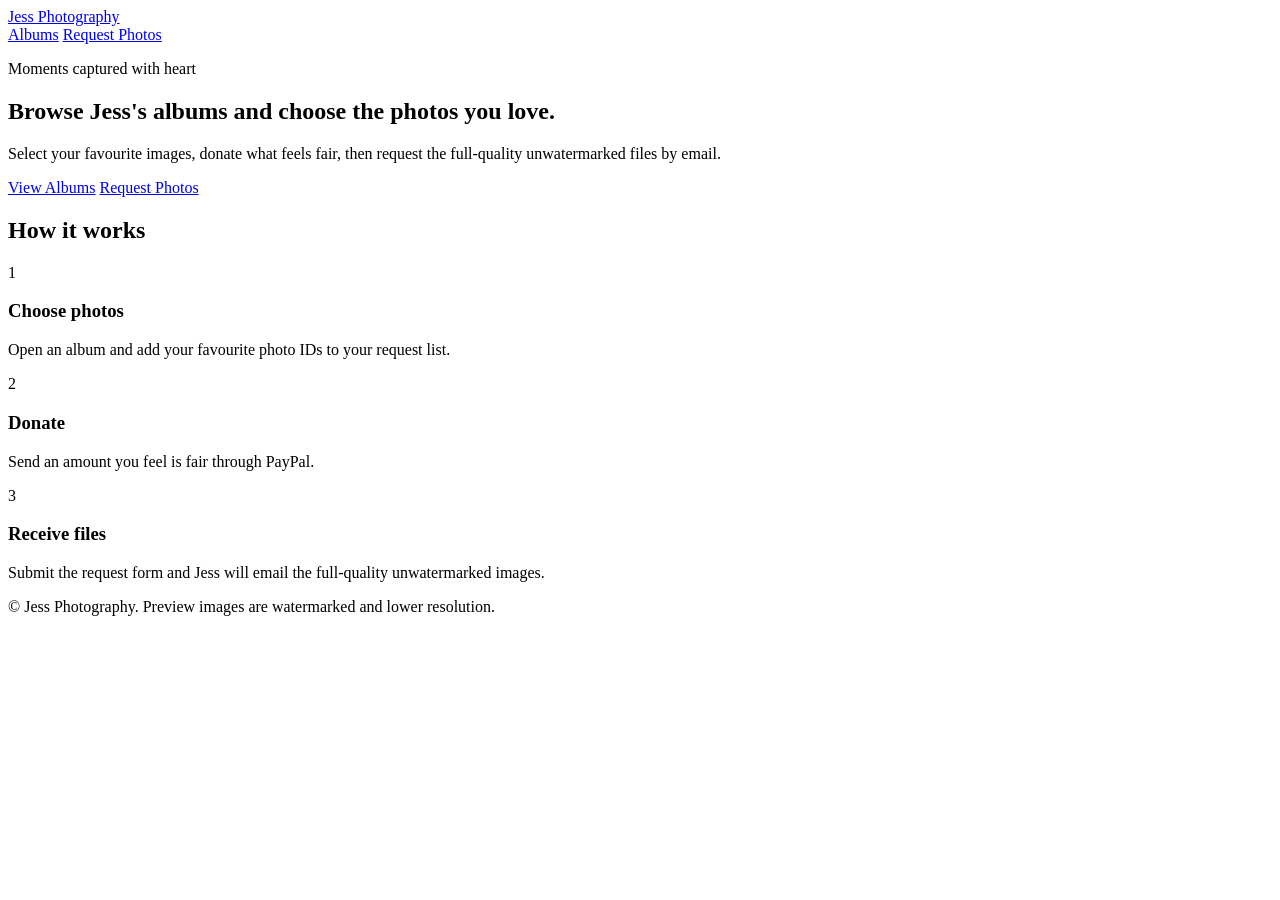
==== index.html @ 80bf69de "Add files via upload" ====
<!doctype html>
<html lang="en-AU">
<head>
  <meta charset="utf-8" />
  <meta name="viewport" content="width=device-width, initial-scale=1" />
  <title>Jess Photography</title>
  <meta name="description" content="Photo albums by Jess. Browse watermarked previews and request full quality photos." />
  <link rel="stylesheet" href="assets/css/styles.css" />
</head>
<body>
  <header class="site-header">
    <a class="brand" href="index.html">Jess Photography</a>
    <nav>
      <a href="albums.html">Albums</a>
      <a href="request.html">Request Photos</a>
    </nav>
  </header>

  <main>
    <section class="hero">
      <div class="hero-content">
        <p class="eyebrow">Moments captured with heart</p>
        <h1>Browse Jess's albums and choose the photos you love.</h1>
        <p class="hero-text">Select your favourite images, donate what feels fair, then request the full-quality unwatermarked files by email.</p>
        <div class="hero-actions">
          <a class="button primary" href="albums.html">View Albums</a>
          <a class="button secondary" href="request.html">Request Photos</a>
        </div>
      </div>
    </section>

    <section class="how-it-works">
      <h2>How it works</h2>
      <div class="steps">
        <article>
          <span>1</span>
          <h3>Choose photos</h3>
          <p>Open an album and add your favourite photo IDs to your request list.</p>
        </article>
        <article>
          <span>2</span>
          <h3>Donate</h3>
          <p>Send an amount you feel is fair through PayPal.</p>
        </article>
        <article>
          <span>3</span>
          <h3>Receive files</h3>
          <p>Submit the request form and Jess will email the full-quality unwatermarked images.</p>
        </article>
      </div>
    </section>
  </main>

  <footer>
    <p>© <span id="year"></span> Jess Photography. Preview images are watermarked and lower resolution.</p>
  </footer>

  <script src="assets/js/site.js"></script>
</body>
</html>
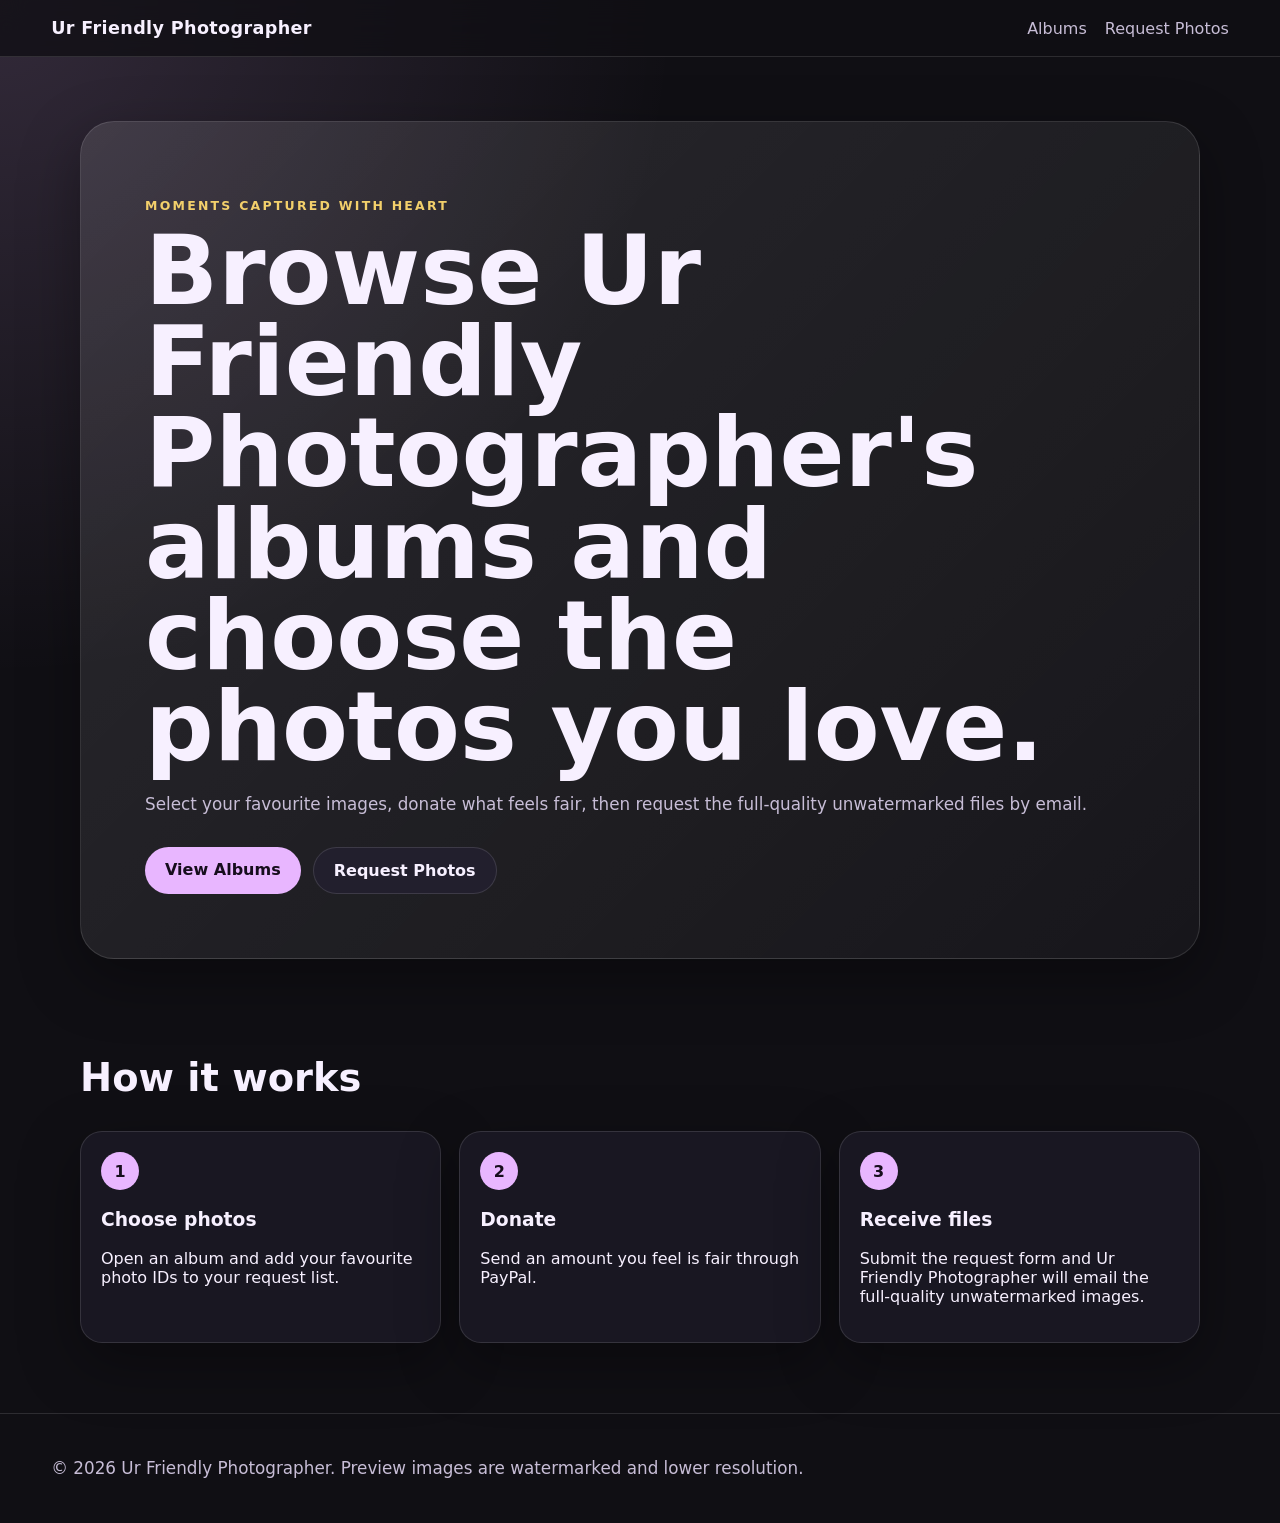
==== commit bf12789b: "Update index.html Ur Friendly Photographer" ====
--- a/index.html
+++ b/index.html
@@ -3,13 +3,13 @@
 <head>
   <meta charset="utf-8" />
   <meta name="viewport" content="width=device-width, initial-scale=1" />
-  <title>Jess Photography</title>
-  <meta name="description" content="Photo albums by Jess. Browse watermarked previews and request full quality photos." />
+  <title>Ur Friendly Photographer</title>
+  <meta name="description" content="Photo albums by Ur Friendly Photographer. Browse watermarked previews and request full quality photos." />
   <link rel="stylesheet" href="assets/css/styles.css" />
 </head>
 <body>
   <header class="site-header">
-    <a class="brand" href="index.html">Jess Photography</a>
+    <a class="brand" href="index.html">Ur Friendly Photographer</a>
     <nav>
       <a href="albums.html">Albums</a>
       <a href="request.html">Request Photos</a>
@@ -20,7 +20,7 @@
     <section class="hero">
       <div class="hero-content">
         <p class="eyebrow">Moments captured with heart</p>
-        <h1>Browse Jess's albums and choose the photos you love.</h1>
+        <h1>Browse Ur Friendly Photographer's albums and choose the photos you love.</h1>
         <p class="hero-text">Select your favourite images, donate what feels fair, then request the full-quality unwatermarked files by email.</p>
         <div class="hero-actions">
           <a class="button primary" href="albums.html">View Albums</a>
@@ -45,14 +45,14 @@
         <article>
           <span>3</span>
           <h3>Receive files</h3>
-          <p>Submit the request form and Jess will email the full-quality unwatermarked images.</p>
+          <p>Submit the request form and Ur Friendly Photographer will email the full-quality unwatermarked images.</p>
         </article>
       </div>
     </section>
   </main>
 
   <footer>
-    <p>© <span id="year"></span> Jess Photography. Preview images are watermarked and lower resolution.</p>
+    <p>© <span id="year"></span> Ur Friendly Photographer. Preview images are watermarked and lower resolution.</p>
   </footer>
 
   <script src="assets/js/site.js"></script>
--- a/assets/css/styles.css
+++ b/assets/css/styles.css
@@ -0,0 +1,274 @@
+:root {
+  --bg: #100f14;
+  --panel: #191722;
+  --panel-light: #221f2d;
+  --text: #f7f0ff;
+  --muted: #c7bdd6;
+  --accent: #e8b6ff;
+  --accent-strong: #f3d06b;
+  --border: rgba(255, 255, 255, 0.12);
+  --shadow: 0 20px 60px rgba(0, 0, 0, 0.35);
+  --radius: 22px;
+}
+
+* { box-sizing: border-box; }
+
+body {
+  margin: 0;
+  font-family: Inter, ui-sans-serif, system-ui, -apple-system, BlinkMacSystemFont, "Segoe UI", sans-serif;
+  background: radial-gradient(circle at top left, rgba(232, 182, 255, 0.16), transparent 34%), var(--bg);
+  color: var(--text);
+  min-height: 100vh;
+}
+
+img { max-width: 100%; display: block; }
+
+a { color: inherit; text-decoration: none; }
+
+.site-header {
+  position: sticky;
+  top: 0;
+  z-index: 10;
+  display: flex;
+  align-items: center;
+  justify-content: space-between;
+  padding: 18px clamp(18px, 4vw, 56px);
+  background: rgba(16, 15, 20, 0.78);
+  backdrop-filter: blur(14px);
+  border-bottom: 1px solid var(--border);
+}
+
+.brand {
+  font-size: 1.1rem;
+  font-weight: 800;
+  letter-spacing: 0.02em;
+}
+
+nav {
+  display: flex;
+  gap: 18px;
+  align-items: center;
+  color: var(--muted);
+}
+
+nav a:hover { color: var(--text); }
+
+.cart-count {
+  display: inline-flex;
+  min-width: 22px;
+  height: 22px;
+  align-items: center;
+  justify-content: center;
+  margin-left: 4px;
+  border-radius: 999px;
+  background: var(--accent);
+  color: #160d1d;
+  font-size: 0.78rem;
+  font-weight: 800;
+}
+
+.hero {
+  min-height: 72vh;
+  display: grid;
+  place-items: center;
+  padding: 64px 20px;
+}
+
+.hero-content, .page {
+  width: min(1120px, calc(100% - 32px));
+  margin-inline: auto;
+}
+
+.hero-content {
+  padding: clamp(28px, 5vw, 74px);
+  border: 1px solid var(--border);
+  background: linear-gradient(135deg, rgba(255,255,255,0.11), rgba(255,255,255,0.03));
+  border-radius: calc(var(--radius) + 12px);
+  box-shadow: var(--shadow);
+}
+
+.eyebrow {
+  color: var(--accent-strong);
+  text-transform: uppercase;
+  letter-spacing: 0.18em;
+  font-size: 0.78rem;
+  font-weight: 800;
+}
+
+h1 {
+  font-size: clamp(2.5rem, 8vw, 6rem);
+  line-height: 0.95;
+  margin: 12px 0 18px;
+  max-width: 900px;
+}
+
+h2 { font-size: clamp(1.6rem, 3vw, 2.4rem); }
+
+.hero-text, .page-title p, .request-panel p, footer {
+  color: var(--muted);
+  font-size: 1.05rem;
+  line-height: 1.65;
+}
+
+.hero-actions { display: flex; gap: 12px; flex-wrap: wrap; margin-top: 28px; }
+
+.button {
+  border: 0;
+  border-radius: 999px;
+  padding: 13px 20px;
+  font-weight: 800;
+  cursor: pointer;
+  transition: transform 160ms ease, opacity 160ms ease;
+}
+
+.button:hover { transform: translateY(-1px); opacity: 0.92; }
+.button.primary { background: var(--accent); color: #160d1d; }
+.button.secondary { background: var(--panel-light); color: var(--text); border: 1px solid var(--border); }
+.button.small { padding: 9px 13px; font-size: 0.86rem; }
+
+.how-it-works {
+  width: min(1120px, calc(100% - 32px));
+  margin: 0 auto 70px;
+}
+
+.steps, .album-grid, .photo-grid {
+  display: grid;
+  grid-template-columns: repeat(3, minmax(0, 1fr));
+  gap: 18px;
+}
+
+.steps article, .album-card, .photo-card, .request-panel {
+  background: var(--panel);
+  border: 1px solid var(--border);
+  border-radius: var(--radius);
+  padding: 20px;
+  box-shadow: var(--shadow);
+}
+
+.steps span {
+  display: inline-grid;
+  place-items: center;
+  width: 38px;
+  height: 38px;
+  border-radius: 50%;
+  background: var(--accent);
+  color: #160d1d;
+  font-weight: 900;
+}
+
+.page { padding: 52px 0 80px; }
+.page-title { margin-bottom: 28px; }
+.page-title h1 { font-size: clamp(2.2rem, 6vw, 4.8rem); }
+
+.album-card { overflow: hidden; padding: 0; }
+.album-card img { aspect-ratio: 4 / 3; object-fit: cover; width: 100%; }
+.album-card div { padding: 20px; }
+.album-card h2 { margin: 0 0 8px; }
+.album-card p { color: var(--muted); }
+
+.photo-card { padding: 12px; }
+.photo-preview {
+  display: block;
+  width: 100%;
+  position: relative;
+  border: 0;
+  padding: 0;
+  cursor: zoom-in;
+  overflow: hidden;
+  border-radius: 16px;
+  background: #000;
+}
+.photo-preview img { width: 100%; aspect-ratio: 3 / 2; object-fit: cover; opacity: 0.9; }
+.watermark {
+  position: absolute;
+  inset: auto 12px 12px auto;
+  padding: 7px 10px;
+  border-radius: 999px;
+  background: rgba(0,0,0,0.58);
+  color: rgba(255,255,255,0.88);
+  font-size: 0.78rem;
+  font-weight: 800;
+}
+.photo-meta {
+  display: flex;
+  justify-content: space-between;
+  align-items: center;
+  gap: 12px;
+  margin-top: 12px;
+}
+
+.request-layout { display: grid; gap: 18px; }
+.request-layout .page-title { margin-bottom: 0; }
+.selected-list {
+  display: flex;
+  flex-wrap: wrap;
+  gap: 8px;
+  margin: 12px 0 18px;
+  min-height: 36px;
+}
+.chip {
+  display: inline-flex;
+  align-items: center;
+  gap: 8px;
+  border-radius: 999px;
+  background: var(--panel-light);
+  border: 1px solid var(--border);
+  padding: 8px 12px;
+}
+.chip button {
+  border: 0;
+  background: transparent;
+  color: var(--muted);
+  cursor: pointer;
+  font-size: 1rem;
+}
+
+form { display: grid; gap: 14px; }
+label { display: grid; gap: 7px; color: var(--muted); font-weight: 700; }
+input, textarea {
+  width: 100%;
+  border: 1px solid var(--border);
+  border-radius: 14px;
+  background: rgba(255,255,255,0.06);
+  color: var(--text);
+  padding: 12px 14px;
+  font: inherit;
+}
+textarea { resize: vertical; }
+
+.lightbox {
+  position: fixed;
+  inset: 0;
+  z-index: 50;
+  background: rgba(0,0,0,0.88);
+  display: grid;
+  place-items: center;
+  padding: 26px;
+}
+.lightbox img {
+  max-height: 78vh;
+  border-radius: 18px;
+  box-shadow: var(--shadow);
+}
+.lightbox p { color: var(--text); font-weight: 800; }
+.lightbox-close {
+  position: fixed;
+  top: 18px;
+  right: 22px;
+  border: 0;
+  background: transparent;
+  color: white;
+  font-size: 3rem;
+  cursor: pointer;
+}
+
+footer {
+  border-top: 1px solid var(--border);
+  padding: 24px clamp(18px, 4vw, 56px);
+}
+
+@media (max-width: 780px) {
+  .site-header { align-items: flex-start; gap: 12px; flex-direction: column; }
+  .steps, .album-grid, .photo-grid { grid-template-columns: 1fr; }
+  h1 { font-size: clamp(2.3rem, 14vw, 4rem); }
+}
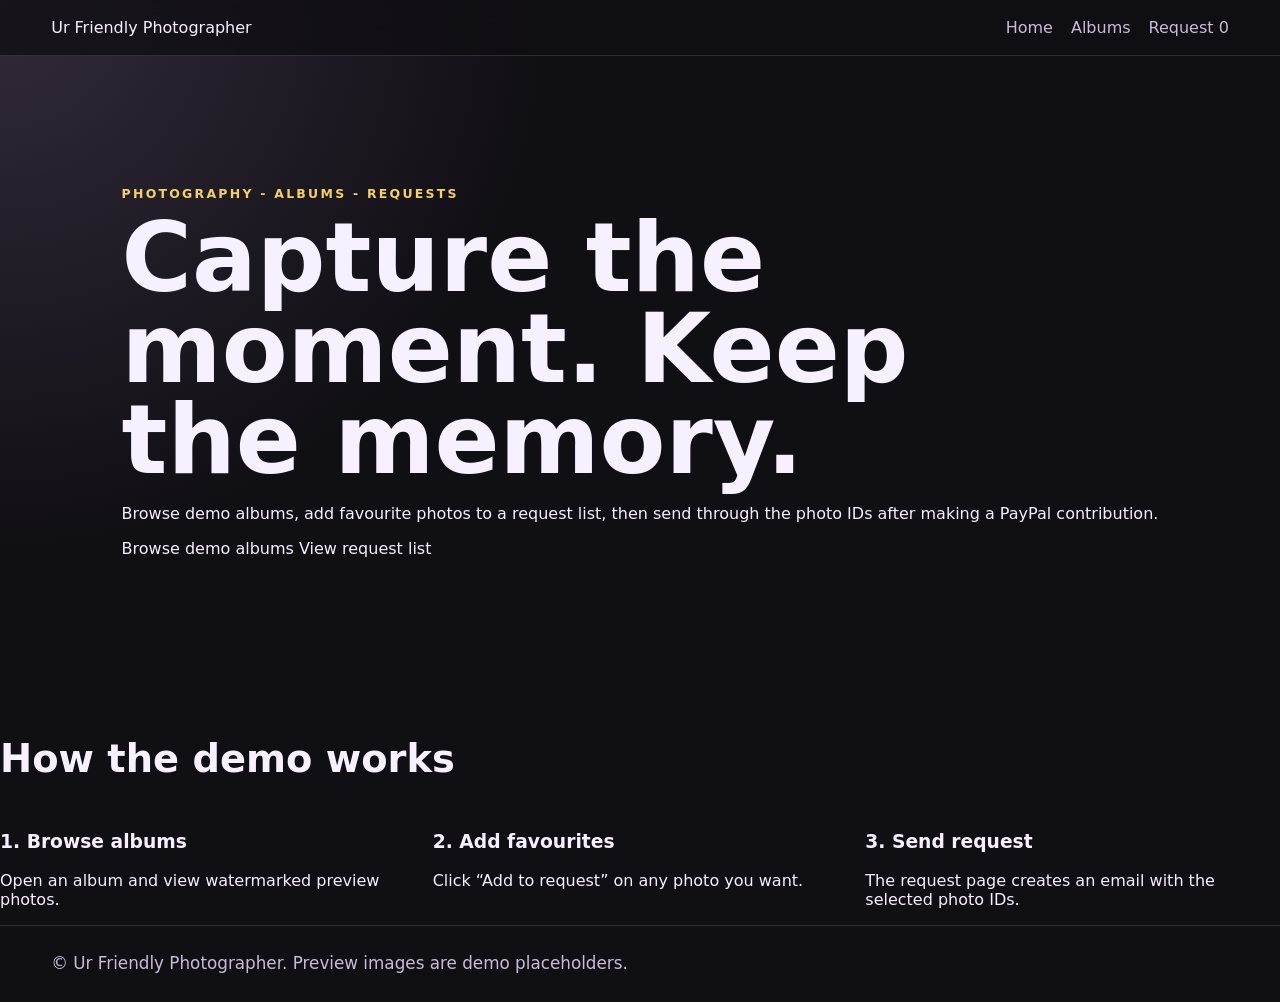
==== commit 455055bf: "Add files via upload" ====
--- a/index.html
+++ b/index.html
@@ -1,60 +1,40 @@
 <!doctype html>
-<html lang="en-AU">
+<html lang="en">
 <head>
-  <meta charset="utf-8" />
-  <meta name="viewport" content="width=device-width, initial-scale=1" />
+  <meta charset="utf-8">
+  <meta name="viewport" content="width=device-width, initial-scale=1">
   <title>Ur Friendly Photographer</title>
-  <meta name="description" content="Photo albums by Ur Friendly Photographer. Browse watermarked previews and request full quality photos." />
-  <link rel="stylesheet" href="assets/css/styles.css" />
+  <meta name="description" content="Photo albums and purchase requests from Ur Friendly Photographer.">
+  <link rel="stylesheet" href="assets/css/styles.css">
 </head>
-<body>
-  <header class="site-header">
-    <a class="brand" href="index.html">Ur Friendly Photographer</a>
-    <nav>
-      <a href="albums.html">Albums</a>
-      <a href="request.html">Request Photos</a>
-    </nav>
-  </header>
-
-  <main>
-    <section class="hero">
-      <div class="hero-content">
-        <p class="eyebrow">Moments captured with heart</p>
-        <h1>Browse Ur Friendly Photographer's albums and choose the photos you love.</h1>
-        <p class="hero-text">Select your favourite images, donate what feels fair, then request the full-quality unwatermarked files by email.</p>
-        <div class="hero-actions">
-          <a class="button primary" href="albums.html">View Albums</a>
-          <a class="button secondary" href="request.html">Request Photos</a>
-        </div>
-      </div>
-    </section>
-
-    <section class="how-it-works">
-      <h2>How it works</h2>
-      <div class="steps">
-        <article>
-          <span>1</span>
-          <h3>Choose photos</h3>
-          <p>Open an album and add your favourite photo IDs to your request list.</p>
-        </article>
-        <article>
-          <span>2</span>
-          <h3>Donate</h3>
-          <p>Send an amount you feel is fair through PayPal.</p>
-        </article>
-        <article>
-          <span>3</span>
-          <h3>Receive files</h3>
-          <p>Submit the request form and Ur Friendly Photographer will email the full-quality unwatermarked images.</p>
-        </article>
-      </div>
-    </section>
-  </main>
-
-  <footer>
-    <p>© <span id="year"></span> Ur Friendly Photographer. Preview images are watermarked and lower resolution.</p>
-  </footer>
-
-  <script src="assets/js/site.js"></script>
+<body style="--hero-image:url('assets/images/albums/sunset-demo/UFP-SUN-001.jpg')">
+<header class="site-header">
+  <a class="logo" href="index.html">Ur Friendly Photographer</a>
+  <nav class="nav">
+    <a class="active" href="index.html">Home</a>
+    <a href="albums.html">Albums</a>
+    <a href="request.html" class="cart-pill">Request <span data-cart-count>0</span></a>
+  </nav>
+</header>
+<main>
+  <section class="hero">
+    <div class="hero-card">
+      <div class="eyebrow">Photography - Albums - Requests</div>
+      <h1>Capture the moment. Keep the memory.</h1>
+      <p>Browse demo albums, add favourite photos to a request list, then send through the photo IDs after making a PayPal contribution.</p>
+      <p><a class="btn" href="albums.html">Browse demo albums</a> <a class="btn ghost" href="request.html">View request list</a></p>
+    </div>
+  </section>
+  <section class="section narrow">
+    <h2>How the demo works</h2>
+    <div class="grid album-grid">
+      <div class="notice"><h3>1. Browse albums</h3><p>Open an album and view watermarked preview photos.</p></div>
+      <div class="notice"><h3>2. Add favourites</h3><p>Click “Add to request” on any photo you want.</p></div>
+      <div class="notice"><h3>3. Send request</h3><p>The request page creates an email with the selected photo IDs.</p></div>
+    </div>
+  </section>
+</main>
+<footer>© <span data-year></span> Ur Friendly Photographer. Preview images are demo placeholders.</footer>
+<script src="assets/js/site.js"></script>
 </body>
 </html>
